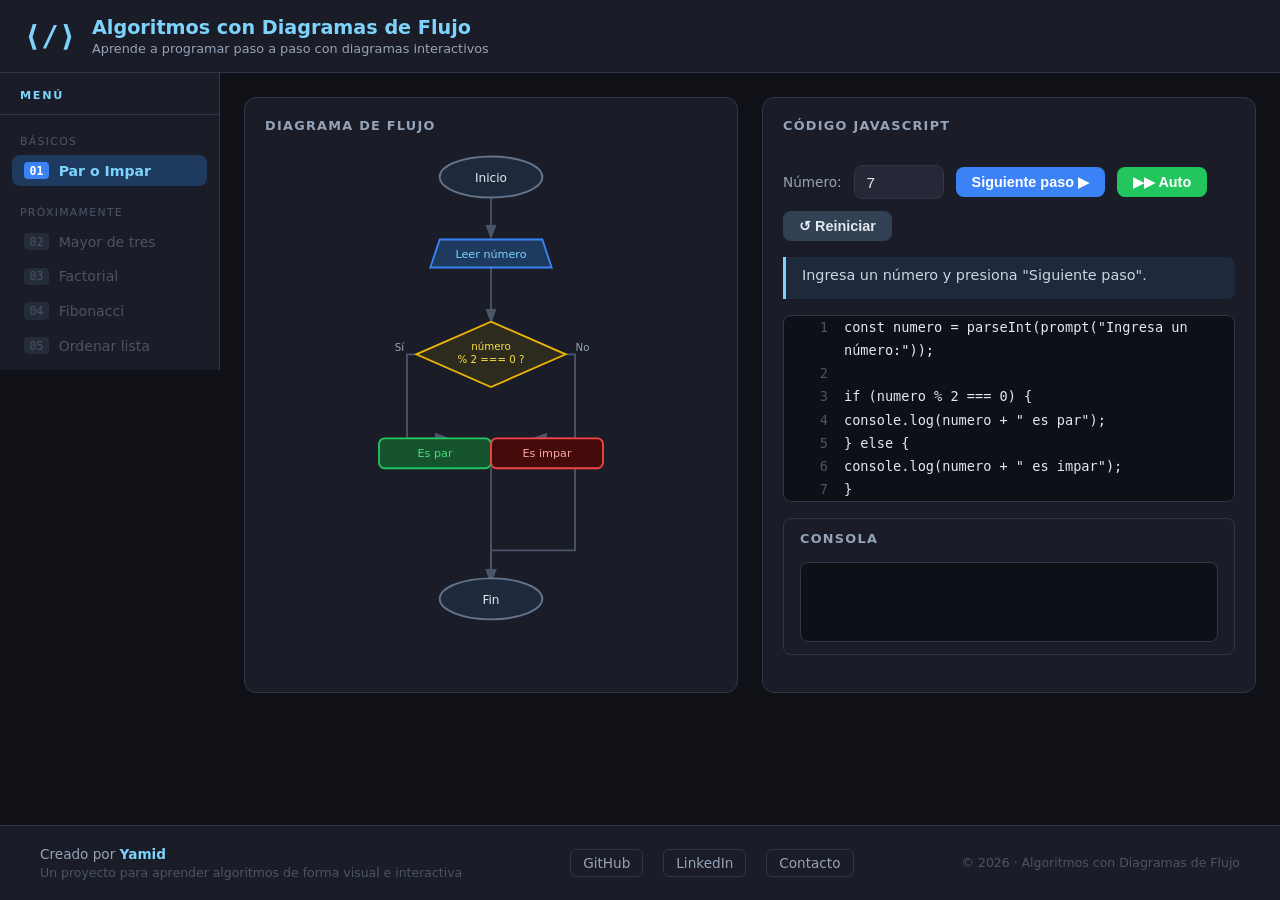
==== index.html @ c6e8bff2 "first commit" ====
<!DOCTYPE html>
<html lang="es">
<head>
  <meta charset="UTF-8">
  <meta name="viewport" content="width=device-width, initial-scale=1.0">
  <title>Algoritmos con Diagramas de Flujo</title>
  <link rel="stylesheet" href="css/main.css">
  <link rel="stylesheet" href="css/sidebar.css">
  <link rel="stylesheet" href="css/flowchart.css">
  <link rel="stylesheet" href="css/code-panel.css">
</head>
<body>

  <div id="app-header"></div>

  <div class="page-body">
    <div id="app-sidebar"></div>

    <main class="page-content">
      <!-- Diagrama -->
      <div class="panel">
        <h2>Diagrama de flujo</h2>
        <div id="flowchart-wrap"></div>
      </div>

      <!-- Código + controles -->
      <div class="panel right-col">
        <h2>Código JavaScript</h2>

        <div class="controls">
          <label class="ctrl-label">Número:</label>
          <input type="number" id="num-input" value="7" title="Número de entrada">
          <button class="btn btn-primary" id="btn-next">Siguiente paso ▶</button>
          <button class="btn btn-success" id="btn-auto">▶▶ Auto</button>
          <button class="btn btn-neutral" id="btn-reset">↺ Reiniciar</button>
        </div>

        <div id="step-desc">Ingresa un número y presiona "Siguiente paso".</div>

        <div id="code-panel"></div>

        <div class="panel inner-panel">
          <h2>Consola</h2>
          <div id="console-panel"></div>
        </div>
      </div>
    </main>
  </div>

  <div id="app-footer"></div>

  <script type="module" src="js/app.js"></script>
</body>
</html>
---- css/main.css ----
/* ── Variables ─────────────────────────────────── */
:root {
  --bg:         #0f1117;
  --bg-panel:   #1a1d27;
  --bg-inner:   #0d1117;
  --border:     #2d3748;
  --text:       #e2e8f0;
  --text-muted: #94a3b8;
  --text-dim:   #4a5568;
  --blue:       #3b82f6;
  --blue-light: #7dd3fc;
  --green:      #22c55e;
  --slate:      #334155;
  --sidebar-w:  220px;
}

/* ── Reset ─────────────────────────────────────── */
*, *::before, *::after { box-sizing: border-box; margin: 0; padding: 0; }
a { color: inherit; text-decoration: none; }

/* ── Base ──────────────────────────────────────── */
body {
  font-family: 'Segoe UI', system-ui, sans-serif;
  background: var(--bg);
  color: var(--text);
  min-height: 100vh;
  display: flex;
  flex-direction: column;
}

/* ── Header ────────────────────────────────────── */
header {
  display: flex;
  align-items: center;
  gap: 1rem;
  padding: 1rem 1.5rem;
  background: var(--bg-panel);
  border-bottom: 1px solid var(--border);
  flex-shrink: 0;
}

.header-icon {
  font-size: 1.8rem;
  color: var(--blue-light);
  font-family: monospace;
  font-weight: bold;
  line-height: 1;
}

.header-brand h1 {
  font-size: 1.2rem;
  color: var(--blue-light);
}

.header-brand p {
  font-size: 0.8rem;
  color: var(--text-muted);
  margin-top: 0.15rem;
}

/* ── Page body ─────────────────────────────────── */
.page-body {
  display: flex;
  flex: 1;
  overflow: hidden;
}

/* ── Content grid ──────────────────────────────── */
.page-content {
  flex: 1;
  display: grid;
  grid-template-columns: 1fr 1fr;
  gap: 1.5rem;
  padding: 1.5rem;
  align-content: start;
  overflow-y: auto;
}

/* ── Panel base ────────────────────────────────── */
.panel {
  background: var(--bg-panel);
  border: 1px solid var(--border);
  border-radius: 12px;
  padding: 1.25rem;
}

.panel h2 {
  font-size: 0.8rem;
  text-transform: uppercase;
  letter-spacing: 0.1em;
  color: var(--text-muted);
  margin-bottom: 1rem;
}

.inner-panel {
  border-radius: 8px;
  padding: 0.75rem 1rem;
}

/* ── Footer ────────────────────────────────────── */
footer {
  background: var(--bg-panel);
  border-top: 1px solid var(--border);
  padding: 1.25rem 1.5rem;
  flex-shrink: 0;
}

.footer-inner {
  display: flex;
  justify-content: space-between;
  align-items: center;
  flex-wrap: wrap;
  gap: 1rem;
  max-width: 1200px;
  margin: 0 auto;
}

.footer-brand strong { color: var(--blue-light); }
.footer-brand p { font-size: 0.85rem; color: var(--text-muted); }
.footer-brand p + p { margin-top: 0.2rem; font-size: 0.78rem; color: var(--text-dim); }

.footer-links {
  display: flex;
  gap: 1.25rem;
}

.footer-links a {
  font-size: 0.85rem;
  color: var(--text-muted);
  padding: 0.3rem 0.75rem;
  border: 1px solid var(--border);
  border-radius: 6px;
  transition: color 0.2s, border-color 0.2s;
}

.footer-links a:hover {
  color: var(--blue-light);
  border-color: var(--blue-light);
}

.footer-copy {
  font-size: 0.78rem;
  color: var(--text-dim);
}

/* ── Responsive ────────────────────────────────── */
@media (max-width: 768px) {
  .page-content { grid-template-columns: 1fr; }
  .footer-inner { flex-direction: column; align-items: flex-start; }
}
---- css/sidebar.css ----
/* ── Sidebar ────────────────────────────────────── */
.sidebar {
  width: var(--sidebar-w);
  min-width: var(--sidebar-w);
  background: var(--bg-panel);
  border-right: 1px solid var(--border);
  display: flex;
  flex-direction: column;
  overflow-y: auto;
  flex-shrink: 0;
}

.sidebar-brand {
  padding: 1rem 1.25rem 0.75rem;
  font-size: 0.7rem;
  font-weight: 700;
  text-transform: uppercase;
  letter-spacing: 0.15em;
  color: var(--blue-light);
  border-bottom: 1px solid var(--border);
  margin-bottom: 0.5rem;
}

/* ── Sección ────────────────────────────────────── */
.sidebar-section {
  padding: 0.75rem 0.75rem 0.5rem;
}

.sidebar-section-title {
  display: block;
  font-size: 0.68rem;
  text-transform: uppercase;
  letter-spacing: 0.12em;
  color: var(--text-dim);
  padding: 0 0.5rem;
  margin-bottom: 0.4rem;
}

.sidebar-menu {
  list-style: none;
  display: flex;
  flex-direction: column;
  gap: 0.2rem;
}

/* ── Item ────────────────────────────────────────── */
.sidebar-item {
  display: flex;
  align-items: center;
  gap: 0.6rem;
  padding: 0.45rem 0.75rem;
  border-radius: 8px;
  font-size: 0.88rem;
  color: var(--text-muted);
  cursor: pointer;
  transition: background 0.15s, color 0.15s;
}

.sidebar-item:hover {
  background: var(--slate);
  color: var(--text);
}

.sidebar-item.active {
  background: #1e3a5f;
  color: var(--blue-light);
  font-weight: 600;
}

.sidebar-item.disabled {
  opacity: 0.4;
  cursor: not-allowed;
  pointer-events: none;
}

.item-badge {
  font-size: 0.72rem;
  font-family: monospace;
  background: var(--slate);
  color: var(--text-muted);
  padding: 0.1rem 0.35rem;
  border-radius: 4px;
  flex-shrink: 0;
}

.sidebar-item.active .item-badge {
  background: var(--blue);
  color: #fff;
}

/* ── Próximamente ───────────────────────────────── */
.coming-soon .sidebar-section-title {
  color: var(--text-dim);
}

@media (max-width: 768px) {
  .sidebar { display: none; }
}
---- css/flowchart.css ----
/* ── Flowchart panel ────────────────────────────── */
#flowchart-wrap {
  display: flex;
  justify-content: center;
  align-items: flex-start;
}
---- css/code-panel.css ----
/* ── Right column ───────────────────────────────── */
.right-col {
  display: flex;
  flex-direction: column;
  gap: 1rem;
}

/* ── Controls ───────────────────────────────────── */
.controls {
  display: flex;
  gap: 0.75rem;
  align-items: center;
  flex-wrap: wrap;
}

.ctrl-label {
  font-size: 0.85rem;
  color: var(--text-muted);
}

.controls input[type="number"] {
  width: 90px;
  padding: 0.45rem 0.75rem;
  background: #252836;
  border: 1px solid var(--border);
  border-radius: 8px;
  color: var(--text);
  font-size: 0.95rem;
}

/* ── Buttons ────────────────────────────────────── */
.btn {
  padding: 0.45rem 1rem;
  border: none;
  border-radius: 8px;
  cursor: pointer;
  font-size: 0.9rem;
  font-weight: 600;
  transition: opacity 0.2s;
}
.btn:disabled  { opacity: 0.35; cursor: not-allowed; }
.btn-primary   { background: var(--blue);  color: #fff; }
.btn-success   { background: var(--green); color: #fff; }
.btn-neutral   { background: var(--slate); color: var(--text); }

/* ── Step description ───────────────────────────── */
#step-desc {
  font-size: 0.9rem;
  color: #cbd5e1;
  background: #1e293b;
  border-left: 3px solid var(--blue-light);
  padding: 0.6rem 1rem;
  border-radius: 0 8px 8px 0;
  min-height: 42px;
}

/* ── Code panel ─────────────────────────────────── */
#code-panel {
  font-family: 'Cascadia Code', 'Fira Code', monospace;
  font-size: 0.85rem;
  line-height: 1.7;
  background: var(--bg-inner);
  border: 1px solid var(--border);
  border-radius: 8px;
  overflow: hidden;
}

.code-line {
  display: flex;
  padding: 0 0.75rem;
  transition: background 0.3s;
}

.code-line.active {
  background: #1e3a5f;
  border-left: 3px solid var(--blue);
}

.line-num {
  min-width: 2rem;
  color: var(--text-dim);
  user-select: none;
  text-align: right;
  margin-right: 1rem;
  flex-shrink: 0;
}

.code-line.active .line-num { color: var(--blue-light); }

/* ── Console ────────────────────────────────────── */
#console-panel {
  background: var(--bg-inner);
  border: 1px solid var(--border);
  border-radius: 8px;
  padding: 0.75rem 1rem;
  font-family: monospace;
  font-size: 0.85rem;
  min-height: 80px;
  max-height: 140px;
  overflow-y: auto;
}

#console-panel .log { color: var(--text-muted); }
#console-panel .out { color: #4ade80; font-weight: bold; }
#console-panel .err { color: #f87171; }
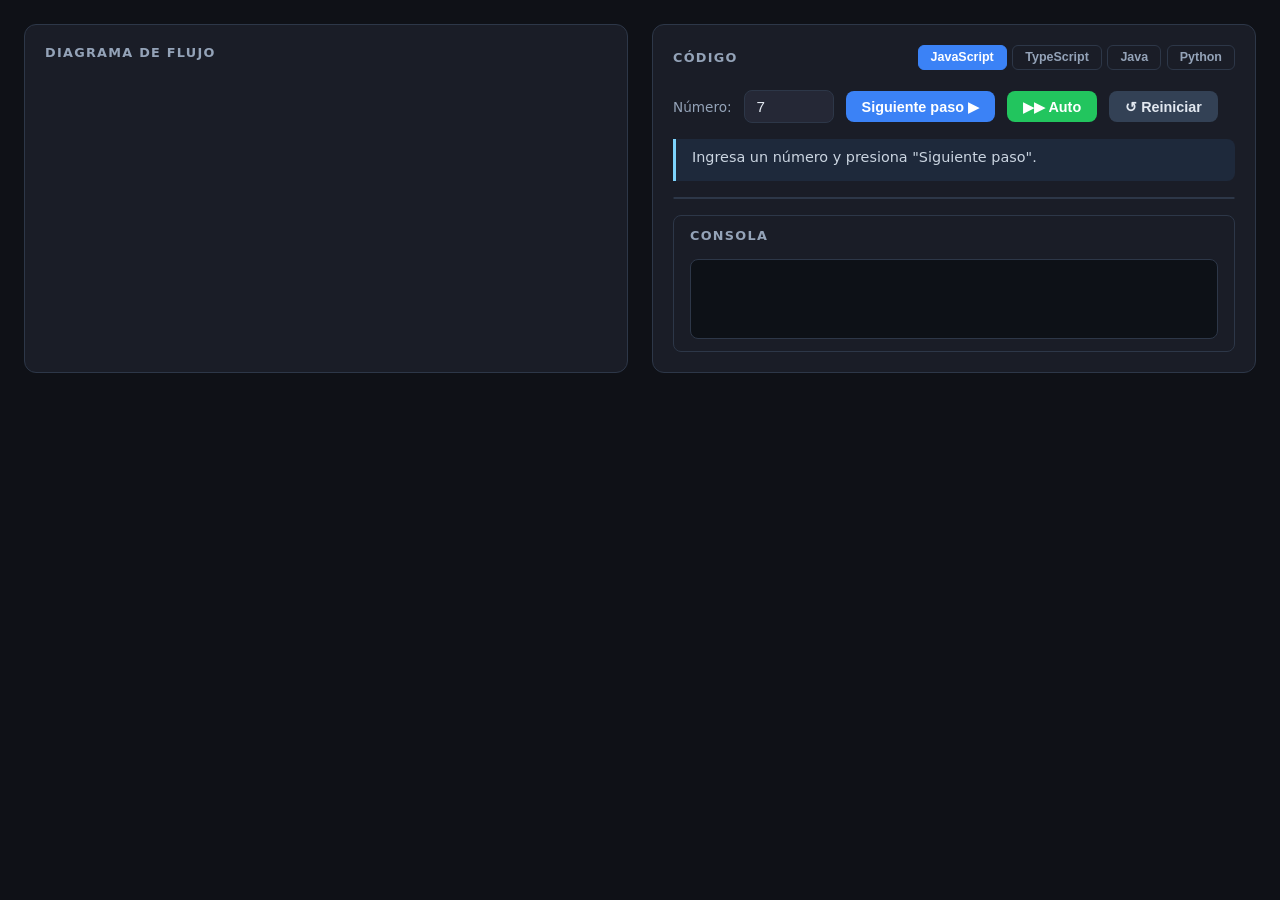
==== commit b97d0e10: "feat: add language selector for code display in index.html" ====
--- a/index.html
+++ b/index.html
@@ -25,7 +25,15 @@
 
       <!-- Código + controles -->
       <div class="panel right-col">
-        <h2>Código JavaScript</h2>
+        <div class="code-header">
+          <h2>Código</h2>
+          <div class="lang-tabs">
+            <button class="lang-tab active" data-lang="js">JavaScript</button>
+            <button class="lang-tab" data-lang="ts">TypeScript</button>
+            <button class="lang-tab" data-lang="java">Java</button>
+            <button class="lang-tab" data-lang="python">Python</button>
+          </div>
+        </div>
 
         <div class="controls">
           <label class="ctrl-label">Número:</label>
--- a/css/code-panel.css
+++ b/css/code-panel.css
@@ -65,13 +65,25 @@
   overflow: hidden;
 }
 
-.code-line {
+#code-panel pre.shiki {
+  margin: 0;
+  padding: 0;
+  background: transparent !important;
+  border-radius: 0;
+}
+
+#code-panel pre.shiki code {
+  display: block;
+  width: 100%;
+}
+
+.line {
   display: flex;
   padding: 0 0.75rem;
   transition: background 0.3s;
 }
 
-.code-line.active {
+.line.active {
   background: #1e3a5f;
   border-left: 3px solid var(--blue);
 }
@@ -85,7 +97,7 @@
   flex-shrink: 0;
 }
 
-.code-line.active .line-num { color: var(--blue-light); }
+.line.active .line-num { color: var(--blue-light); }
 
 /* ── Console ────────────────────────────────────── */
 #console-panel {
@@ -103,3 +115,44 @@
 #console-panel .log { color: var(--text-muted); }
 #console-panel .out { color: #4ade80; font-weight: bold; }
 #console-panel .err { color: #f87171; }
+
+/* ── Language selector ──────────────────────────── */
+.code-header {
+  display: flex;
+  align-items: center;
+  justify-content: space-between;
+  flex-wrap: wrap;
+  gap: 0.5rem;
+  margin-bottom: 0.25rem;
+}
+
+.code-header h2 { margin: 0; }
+
+.lang-tabs {
+  display: flex;
+  gap: 0.35rem;
+  flex-wrap: wrap;
+}
+
+.lang-tab {
+  padding: 0.28rem 0.75rem;
+  border: 1px solid var(--border);
+  border-radius: 6px;
+  background: transparent;
+  color: var(--text-muted);
+  font-size: 0.78rem;
+  font-weight: 600;
+  cursor: pointer;
+  transition: background 0.2s, color 0.2s, border-color 0.2s;
+}
+
+.lang-tab:hover {
+  border-color: var(--blue-light);
+  color: var(--blue-light);
+}
+
+.lang-tab.active {
+  background: var(--blue);
+  border-color: var(--blue);
+  color: #fff;
+}
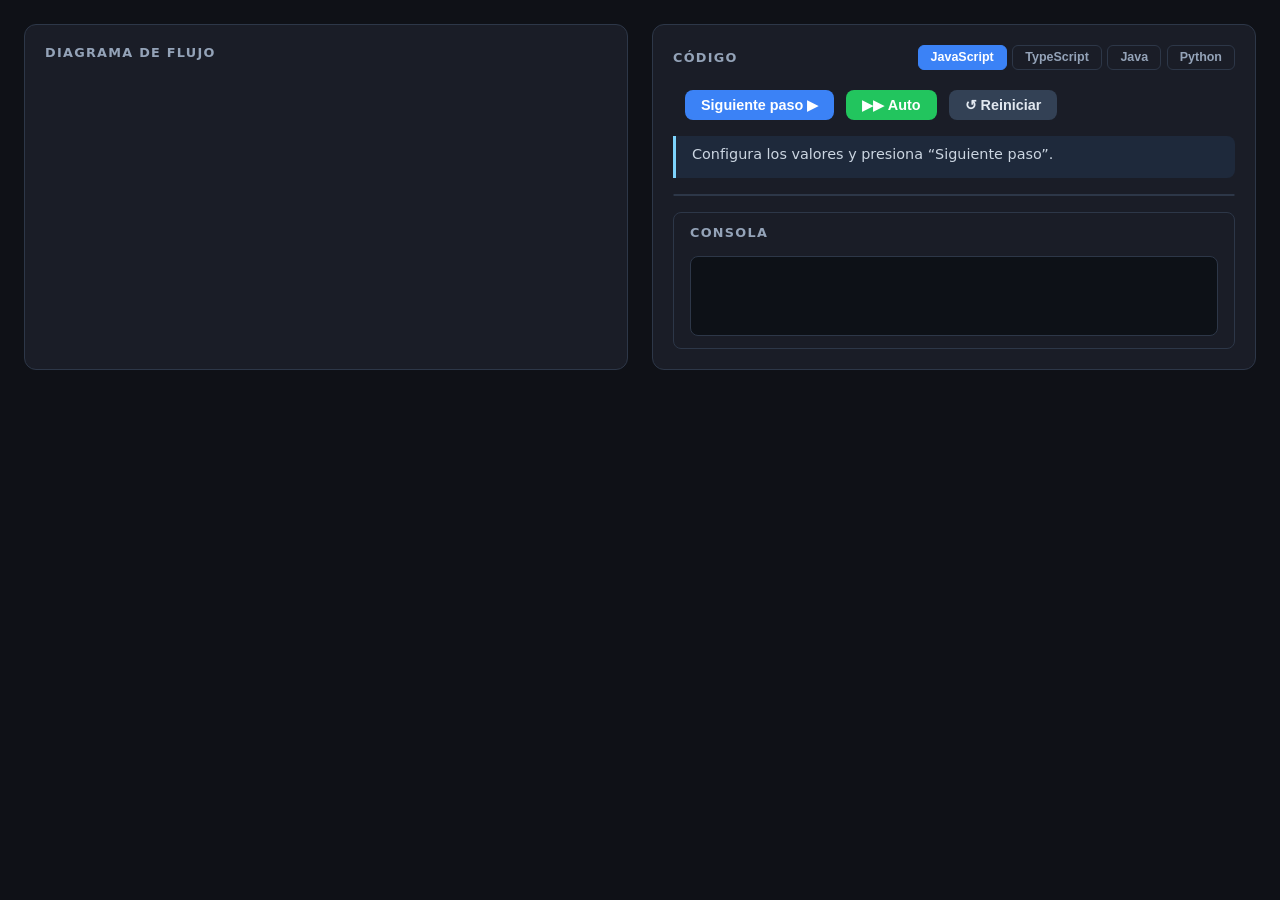
==== commit 54a3ea50: "feat: agregar algoritmo Mayor de tres con cambio dinámico de algoritmo" ====
--- a/index.html
+++ b/index.html
@@ -36,14 +36,13 @@
         </div>
 
         <div class="controls">
-          <label class="ctrl-label">Número:</label>
-          <input type="number" id="num-input" value="7" title="Número de entrada">
+          <div id="algo-inputs"></div>
           <button class="btn btn-primary" id="btn-next">Siguiente paso ▶</button>
           <button class="btn btn-success" id="btn-auto">▶▶ Auto</button>
           <button class="btn btn-neutral" id="btn-reset">↺ Reiniciar</button>
         </div>
 
-        <div id="step-desc">Ingresa un número y presiona "Siguiente paso".</div>
+        <div id="step-desc">Configura los valores y presiona “Siguiente paso”.</div>
 
         <div id="code-panel"></div>
 
